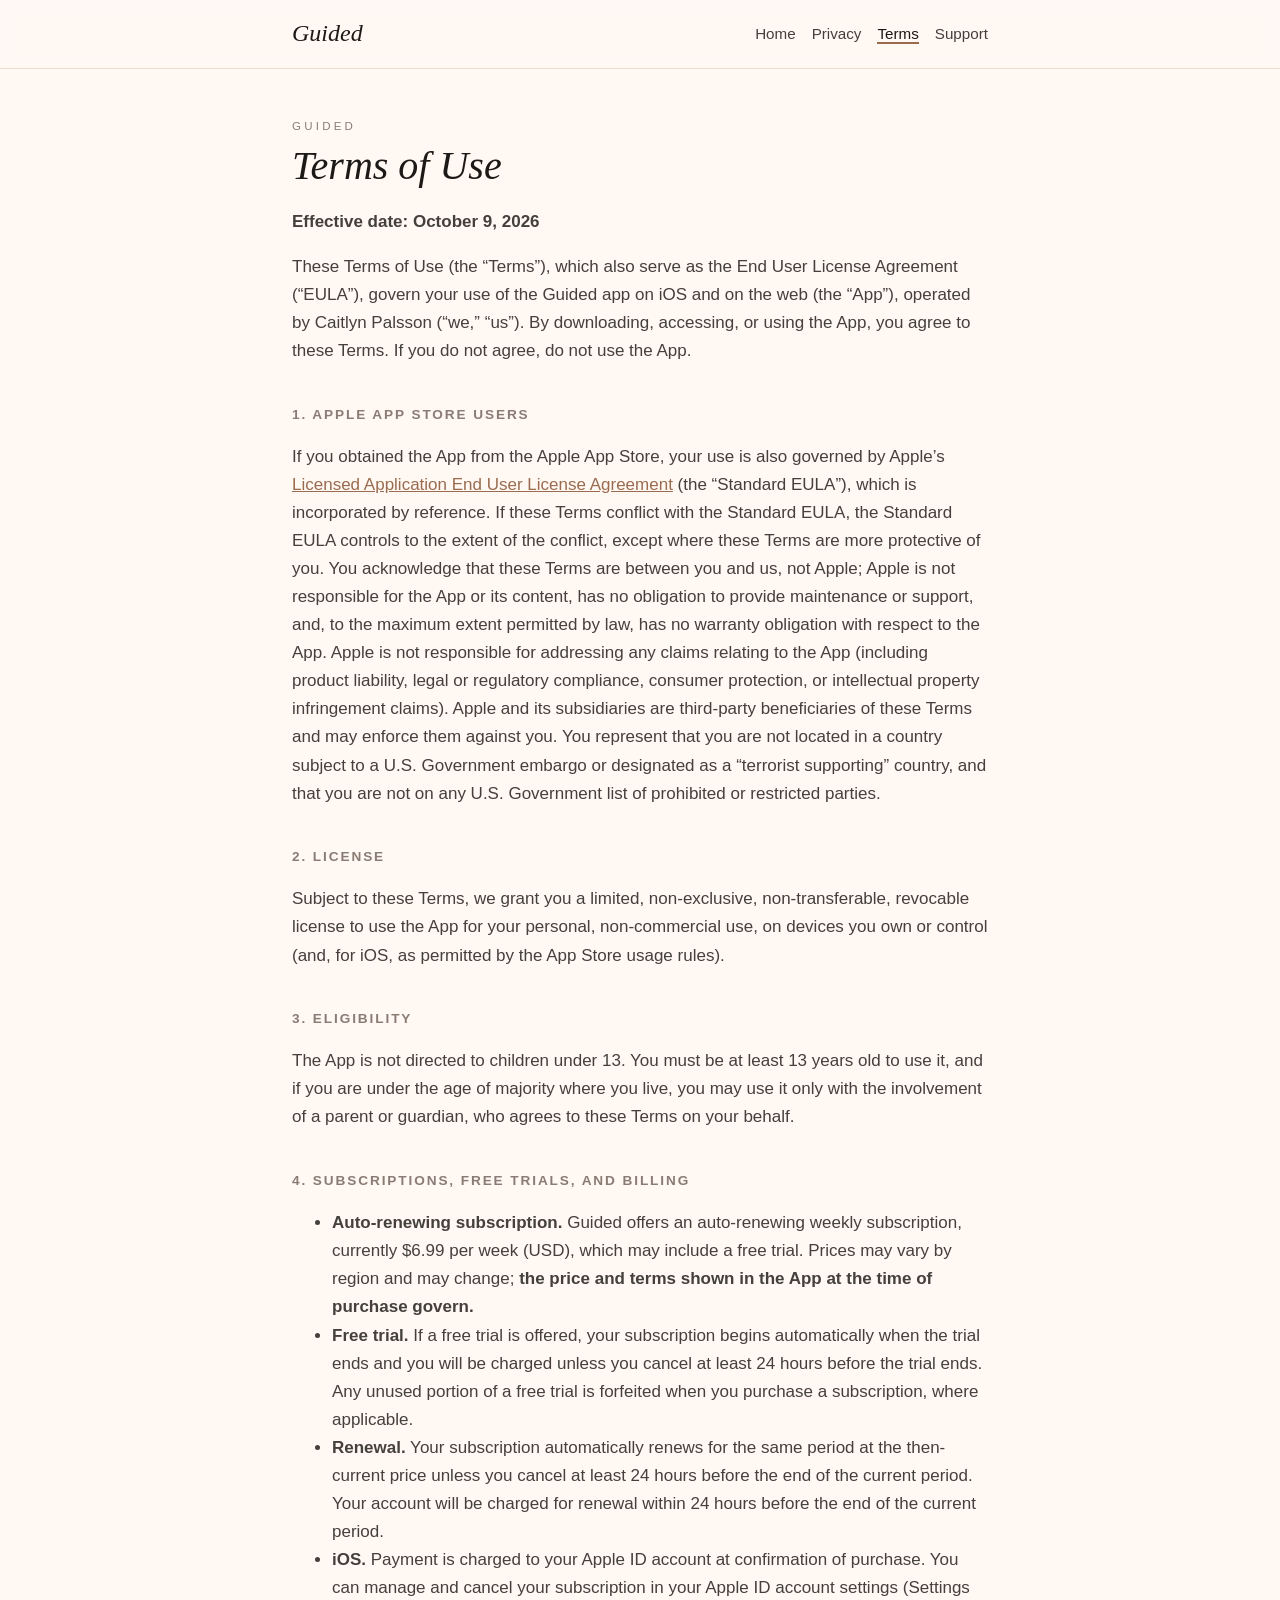
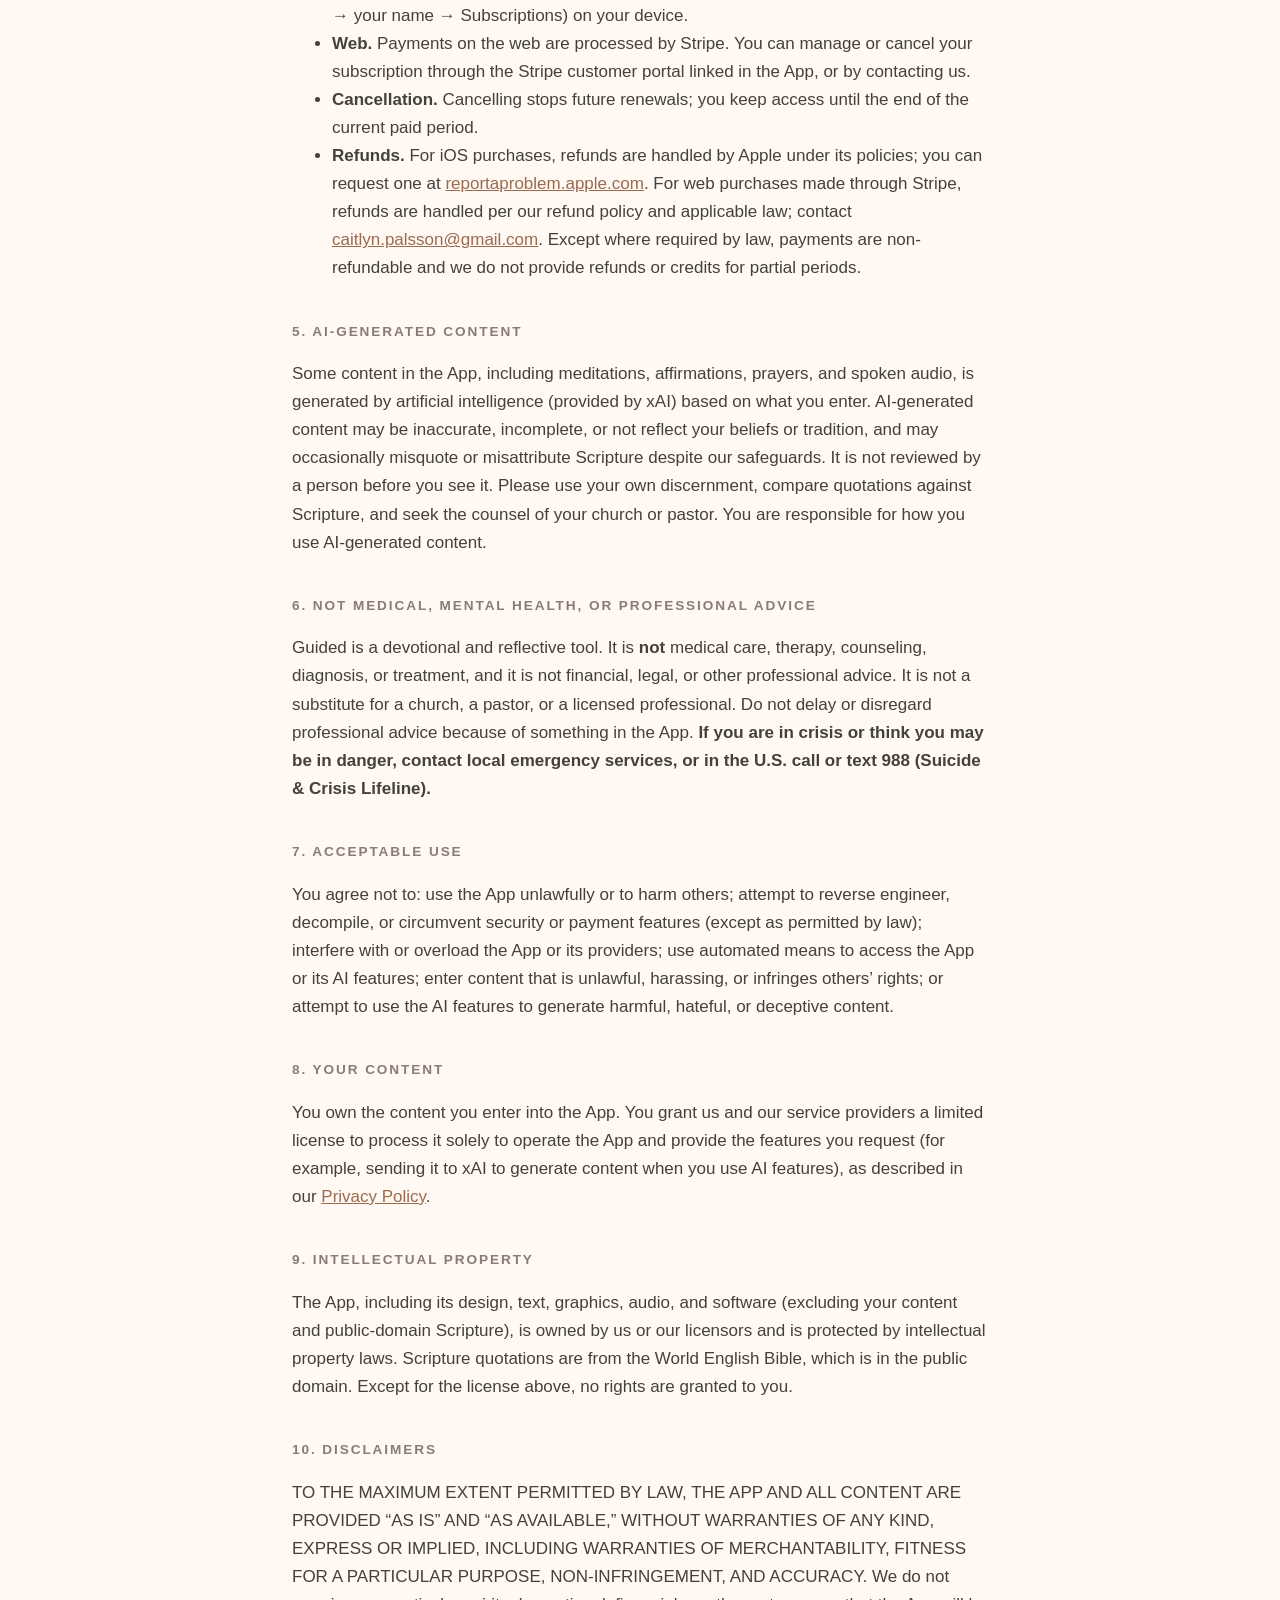
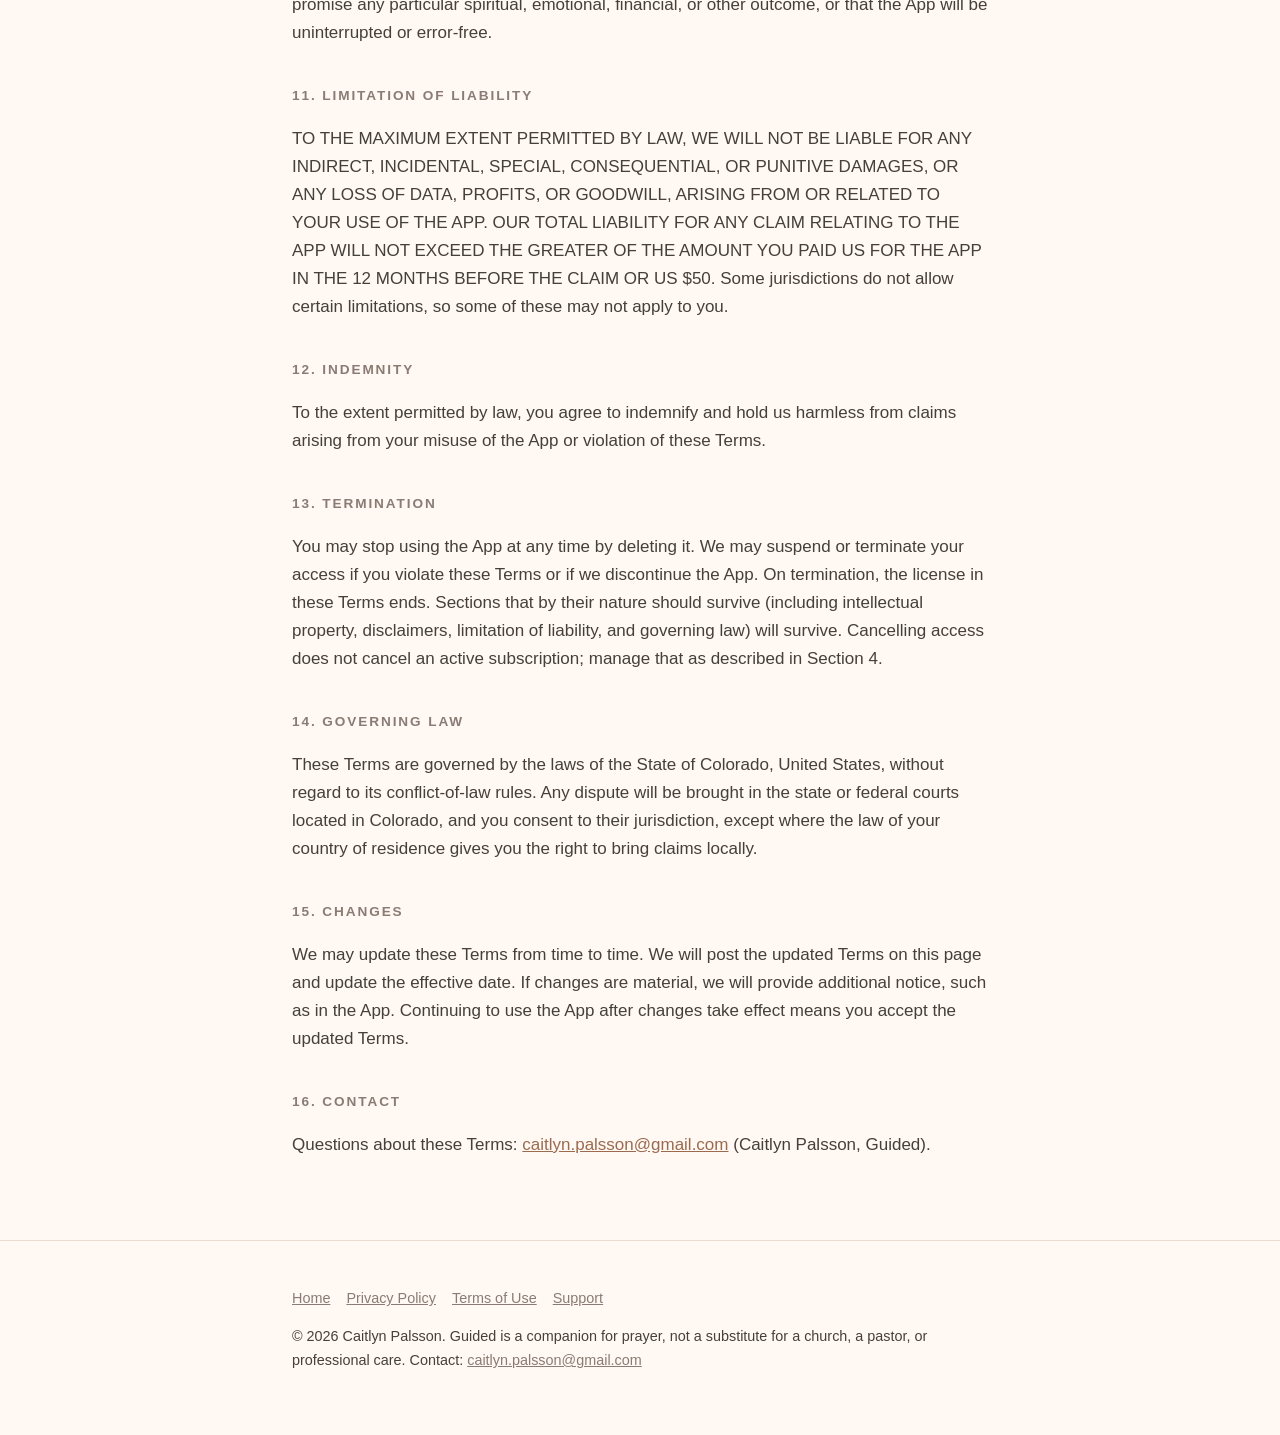
==== terms.html @ f363ea33 "Add Guided website: landing, privacy, terms, support" ====
<!doctype html>
<html lang="en">
<head>
<meta charset="utf-8">
<meta name="viewport" content="width=device-width, initial-scale=1">
<title>Terms of Use (EULA) — Guided</title>
<meta name="description" content="Terms of Use and End User License Agreement for the Guided app.">
<meta name="theme-color" content="#fff8f3">
<link rel="icon" href="favicon.svg" type="image/svg+xml">
<link rel="stylesheet" href="style.css">
</head>
<body>
<header class="site"><div class="wrap"><a class="brand" href="index.html">Guided</a><nav aria-label="Main"><a href="index.html">Home</a><a href="privacy.html">Privacy</a><a href="terms.html" aria-current="page">Terms</a><a href="support.html">Support</a></nav></div></header>
<main><div class="wrap">
<p class="kicker">Guided</p>
<h1>Terms of Use</h1>
<p><strong>Effective date: October 9, 2026</strong></p>
<p>These Terms of Use (the &ldquo;Terms&rdquo;), which also serve as the End User License Agreement (&ldquo;EULA&rdquo;), govern your use of the Guided app on iOS and on the web (the &ldquo;App&rdquo;), operated by Caitlyn Palsson (&ldquo;we,&rdquo; &ldquo;us&rdquo;). By downloading, accessing, or using the App, you agree to these Terms. If you do not agree, do not use the App.</p>

<h2>1. Apple App Store users</h2>
<p>If you obtained the App from the Apple App Store, your use is also governed by Apple&rsquo;s <a href="https://www.apple.com/legal/internet-services/itunes/dev/stdeula/">Licensed Application End User License Agreement</a> (the &ldquo;Standard EULA&rdquo;), which is incorporated by reference. If these Terms conflict with the Standard EULA, the Standard EULA controls to the extent of the conflict, except where these Terms are more protective of you. You acknowledge that these Terms are between you and us, not Apple; Apple is not responsible for the App or its content, has no obligation to provide maintenance or support, and, to the maximum extent permitted by law, has no warranty obligation with respect to the App. Apple is not responsible for addressing any claims relating to the App (including product liability, legal or regulatory compliance, consumer protection, or intellectual property infringement claims). Apple and its subsidiaries are third-party beneficiaries of these Terms and may enforce them against you. You represent that you are not located in a country subject to a U.S. Government embargo or designated as a &ldquo;terrorist supporting&rdquo; country, and that you are not on any U.S. Government list of prohibited or restricted parties.</p>

<h2>2. License</h2>
<p>Subject to these Terms, we grant you a limited, non-exclusive, non-transferable, revocable license to use the App for your personal, non-commercial use, on devices you own or control (and, for iOS, as permitted by the App Store usage rules).</p>

<h2>3. Eligibility</h2>
<p>The App is not directed to children under 13. You must be at least 13 years old to use it, and if you are under the age of majority where you live, you may use it only with the involvement of a parent or guardian, who agrees to these Terms on your behalf.</p>

<h2>4. Subscriptions, free trials, and billing</h2>
<ul>
<li><strong>Auto-renewing subscription.</strong> Guided offers an auto-renewing weekly subscription, currently $6.99 per week (USD), which may include a free trial. Prices may vary by region and may change; <strong>the price and terms shown in the App at the time of purchase govern.</strong></li>
<li><strong>Free trial.</strong> If a free trial is offered, your subscription begins automatically when the trial ends and you will be charged unless you cancel at least 24 hours before the trial ends. Any unused portion of a free trial is forfeited when you purchase a subscription, where applicable.</li>
<li><strong>Renewal.</strong> Your subscription automatically renews for the same period at the then-current price unless you cancel at least 24 hours before the end of the current period. Your account will be charged for renewal within 24 hours before the end of the current period.</li>
<li><strong>iOS.</strong> Payment is charged to your Apple ID account at confirmation of purchase. You can manage and cancel your subscription in your Apple ID account settings (Settings &rarr; your name &rarr; Subscriptions) on your device.</li>
<li><strong>Web.</strong> Payments on the web are processed by Stripe. You can manage or cancel your subscription through the Stripe customer portal linked in the App, or by contacting us.</li>
<li><strong>Cancellation.</strong> Cancelling stops future renewals; you keep access until the end of the current paid period.</li>
<li><strong>Refunds.</strong> For iOS purchases, refunds are handled by Apple under its policies; you can request one at <a href="https://reportaproblem.apple.com">reportaproblem.apple.com</a>. For web purchases made through Stripe, refunds are handled per our refund policy and applicable law; contact <a href="mailto:caitlyn.palsson@gmail.com">caitlyn.palsson@gmail.com</a>. Except where required by law, payments are non-refundable and we do not provide refunds or credits for partial periods.</li>
</ul>

<h2>5. AI-generated content</h2>
<p>Some content in the App, including meditations, affirmations, prayers, and spoken audio, is generated by artificial intelligence (provided by xAI) based on what you enter. AI-generated content may be inaccurate, incomplete, or not reflect your beliefs or tradition, and may occasionally misquote or misattribute Scripture despite our safeguards. It is not reviewed by a person before you see it. Please use your own discernment, compare quotations against Scripture, and seek the counsel of your church or pastor. You are responsible for how you use AI-generated content.</p>

<h2>6. Not medical, mental health, or professional advice</h2>
<p>Guided is a devotional and reflective tool. It is <strong>not</strong> medical care, therapy, counseling, diagnosis, or treatment, and it is not financial, legal, or other professional advice. It is not a substitute for a church, a pastor, or a licensed professional. Do not delay or disregard professional advice because of something in the App. <strong>If you are in crisis or think you may be in danger, contact local emergency services, or in the U.S. call or text 988 (Suicide &amp; Crisis Lifeline).</strong></p>

<h2>7. Acceptable use</h2>
<p>You agree not to: use the App unlawfully or to harm others; attempt to reverse engineer, decompile, or circumvent security or payment features (except as permitted by law); interfere with or overload the App or its providers; use automated means to access the App or its AI features; enter content that is unlawful, harassing, or infringes others&rsquo; rights; or attempt to use the AI features to generate harmful, hateful, or deceptive content.</p>

<h2>8. Your content</h2>
<p>You own the content you enter into the App. You grant us and our service providers a limited license to process it solely to operate the App and provide the features you request (for example, sending it to xAI to generate content when you use AI features), as described in our <a href="privacy.html">Privacy Policy</a>.</p>

<h2>9. Intellectual property</h2>
<p>The App, including its design, text, graphics, audio, and software (excluding your content and public-domain Scripture), is owned by us or our licensors and is protected by intellectual property laws. Scripture quotations are from the World English Bible, which is in the public domain. Except for the license above, no rights are granted to you.</p>

<h2>10. Disclaimers</h2>
<p>TO THE MAXIMUM EXTENT PERMITTED BY LAW, THE APP AND ALL CONTENT ARE PROVIDED &ldquo;AS IS&rdquo; AND &ldquo;AS AVAILABLE,&rdquo; WITHOUT WARRANTIES OF ANY KIND, EXPRESS OR IMPLIED, INCLUDING WARRANTIES OF MERCHANTABILITY, FITNESS FOR A PARTICULAR PURPOSE, NON-INFRINGEMENT, AND ACCURACY. We do not promise any particular spiritual, emotional, financial, or other outcome, or that the App will be uninterrupted or error-free.</p>

<h2>11. Limitation of liability</h2>
<p>TO THE MAXIMUM EXTENT PERMITTED BY LAW, WE WILL NOT BE LIABLE FOR ANY INDIRECT, INCIDENTAL, SPECIAL, CONSEQUENTIAL, OR PUNITIVE DAMAGES, OR ANY LOSS OF DATA, PROFITS, OR GOODWILL, ARISING FROM OR RELATED TO YOUR USE OF THE APP. OUR TOTAL LIABILITY FOR ANY CLAIM RELATING TO THE APP WILL NOT EXCEED THE GREATER OF THE AMOUNT YOU PAID US FOR THE APP IN THE 12 MONTHS BEFORE THE CLAIM OR US $50. Some jurisdictions do not allow certain limitations, so some of these may not apply to you.</p>

<h2>12. Indemnity</h2>
<p>To the extent permitted by law, you agree to indemnify and hold us harmless from claims arising from your misuse of the App or violation of these Terms.</p>

<h2>13. Termination</h2>
<p>You may stop using the App at any time by deleting it. We may suspend or terminate your access if you violate these Terms or if we discontinue the App. On termination, the license in these Terms ends. Sections that by their nature should survive (including intellectual property, disclaimers, limitation of liability, and governing law) will survive. Cancelling access does not cancel an active subscription; manage that as described in Section 4.</p>

<h2>14. Governing law</h2>
<p>These Terms are governed by the laws of the State of Colorado, United States, without regard to its conflict-of-law rules. Any dispute will be brought in the state or federal courts located in Colorado, and you consent to their jurisdiction, except where the law of your country of residence gives you the right to bring claims locally.</p>

<h2>15. Changes</h2>
<p>We may update these Terms from time to time. We will post the updated Terms on this page and update the effective date. If changes are material, we will provide additional notice, such as in the App. Continuing to use the App after changes take effect means you accept the updated Terms.</p>

<h2>16. Contact</h2>
<p>Questions about these Terms: <a href="mailto:caitlyn.palsson@gmail.com">caitlyn.palsson@gmail.com</a> (Caitlyn Palsson, Guided).</p>

</div></main>
<footer class="site"><div class="wrap">
<p><a href="index.html">Home</a><a href="privacy.html">Privacy Policy</a><a href="terms.html">Terms of Use</a><a href="support.html">Support</a></p>
<p>&copy; 2026 Caitlyn Palsson. Guided is a companion for prayer, not a substitute for a church, a pastor, or professional care. Contact: <a href="mailto:caitlyn.palsson@gmail.com">caitlyn.palsson@gmail.com</a></p>
</div></footer>
</body>
</html>
---- style.css ----
:root{--bg:#fff8f3;--surface:#ffffff;--elev:#f6ebe4;--ink:#1c1917;--body:#44403c;--muted:#8a7c74;--accent:#9a6b4f;--line:#ecdcd2}
*{box-sizing:border-box}
html{-webkit-text-size-adjust:100%}
body{margin:0;background:var(--bg);color:var(--ink);font-family:-apple-system,BlinkMacSystemFont,"Segoe UI",Roboto,"Helvetica Neue",Arial,sans-serif;line-height:1.65;font-size:17px}
a{color:var(--accent)}
.wrap{max-width:46rem;margin:0 auto;padding:0 1.25rem}
header.site{border-bottom:1px solid var(--line);background:rgba(255,248,243,.92);position:sticky;top:0;backdrop-filter:blur(6px);z-index:5}
header.site .wrap{display:flex;align-items:center;justify-content:space-between;gap:1rem;padding-top:.9rem;padding-bottom:.9rem;flex-wrap:wrap}
.brand{font-family:Georgia,"Times New Roman",serif;font-style:italic;font-size:1.5rem;color:var(--ink);text-decoration:none}
nav a{color:var(--body);text-decoration:none;margin-left:1rem;font-size:.95rem}
nav a:first-child{margin-left:0}
nav a[aria-current=page]{color:var(--ink);border-bottom:2px solid var(--accent)}
main{padding:3rem 0 4rem}
.kicker{letter-spacing:.28em;font-size:.72rem;color:var(--muted);text-transform:uppercase;margin:0}
h1{font-family:Georgia,"Times New Roman",serif;font-style:italic;font-weight:500;font-size:2.5rem;line-height:1.15;margin:.4rem 0 1.2rem}
h2{font-size:.85rem;letter-spacing:.14em;text-transform:uppercase;color:var(--muted);margin:2.4rem 0 .6rem}
h3{font-size:1.05rem;margin:1.6rem 0 .3rem}
p,li{color:var(--body)}
.lead{font-size:1.2rem}
.hero{text-align:center;padding:2rem 0 1rem}
.hero h1{font-size:3rem}
.verse{font-family:Georgia,serif;font-style:italic;color:var(--muted);margin:1.5rem auto;max-width:32rem}
.btns{display:flex;gap:.75rem;justify-content:center;flex-wrap:wrap;margin:1.8rem 0}
.btn{display:inline-block;padding:.75rem 1.4rem;border-radius:999px;text-decoration:none;font-weight:500;border:1px solid var(--ink)}
.btn.primary{background:var(--ink);color:var(--bg)}
.btn.ghost{color:var(--ink)}
.cards{display:grid;grid-template-columns:repeat(auto-fit,minmax(13rem,1fr));gap:1rem;margin-top:2.5rem}
.card{background:var(--surface);border:1px solid var(--line);border-radius:18px;padding:1.3rem}
.card h3{margin-top:0}
.card p{margin:0;font-size:.97rem}
.note{background:var(--elev);border-radius:14px;padding:1rem 1.2rem;font-size:.95rem}
details{background:var(--surface);border:1px solid var(--line);border-radius:14px;padding:.9rem 1.1rem;margin:.7rem 0}
summary{cursor:pointer;font-weight:600;color:var(--ink)}
footer.site{border-top:1px solid var(--line);padding:2rem 0 3rem;font-size:.9rem;color:var(--muted)}
footer.site a{color:var(--muted);margin-right:1rem}
@media (max-width:520px){h1{font-size:2rem}.hero h1{font-size:2.4rem}nav a{margin-left:.7rem;font-size:.9rem}body{font-size:16px}}
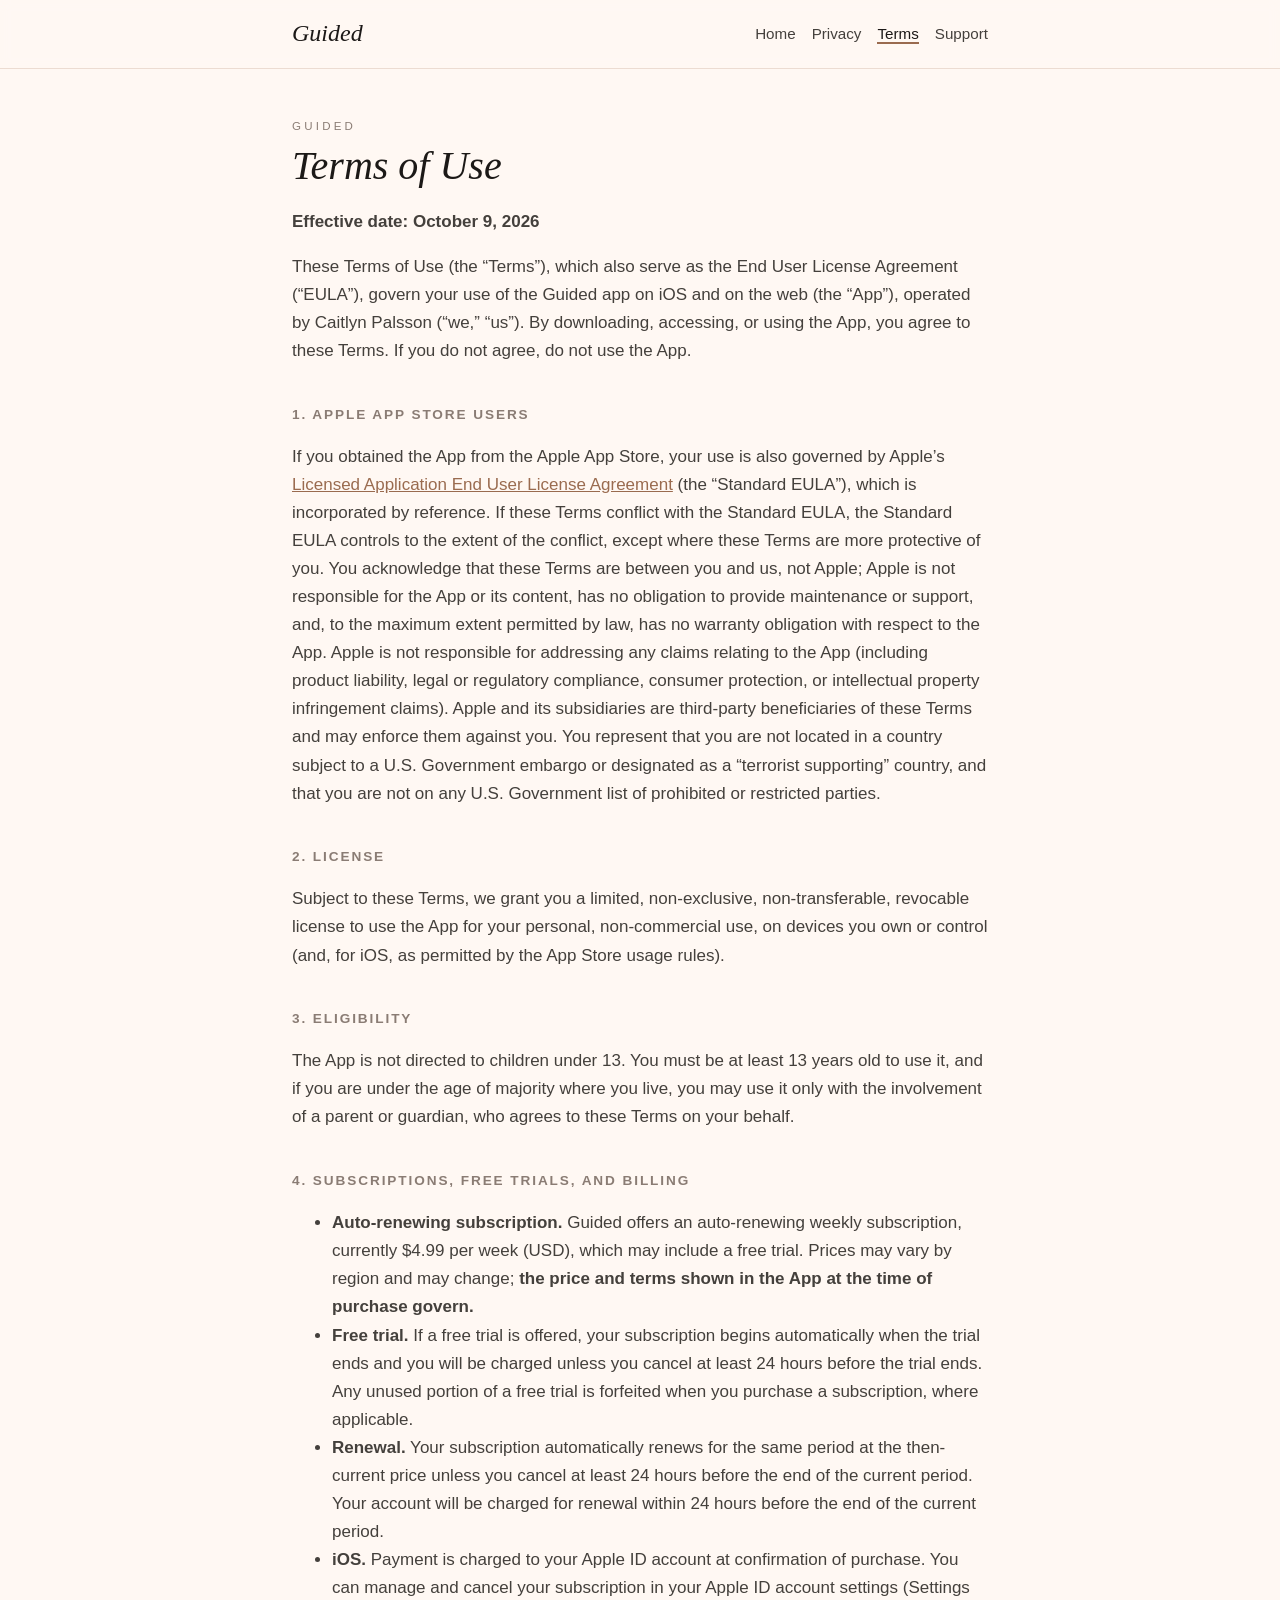
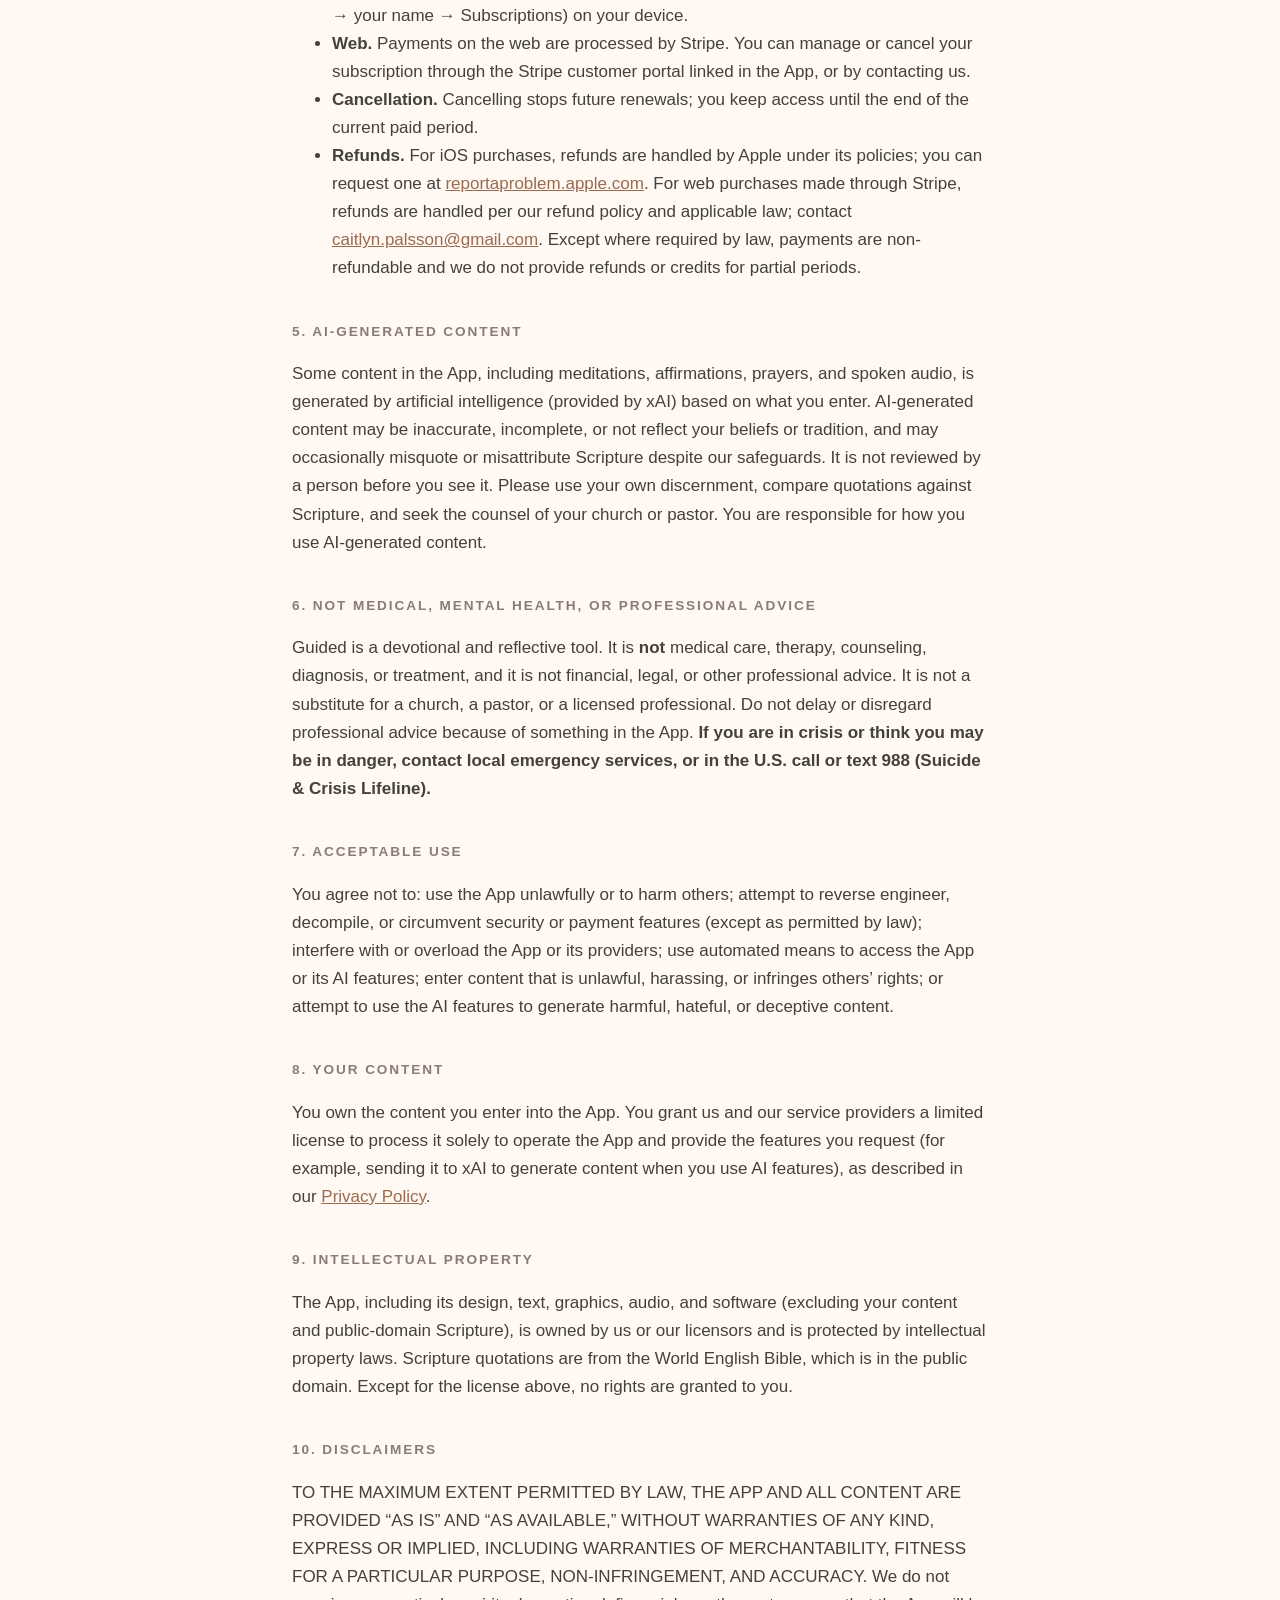
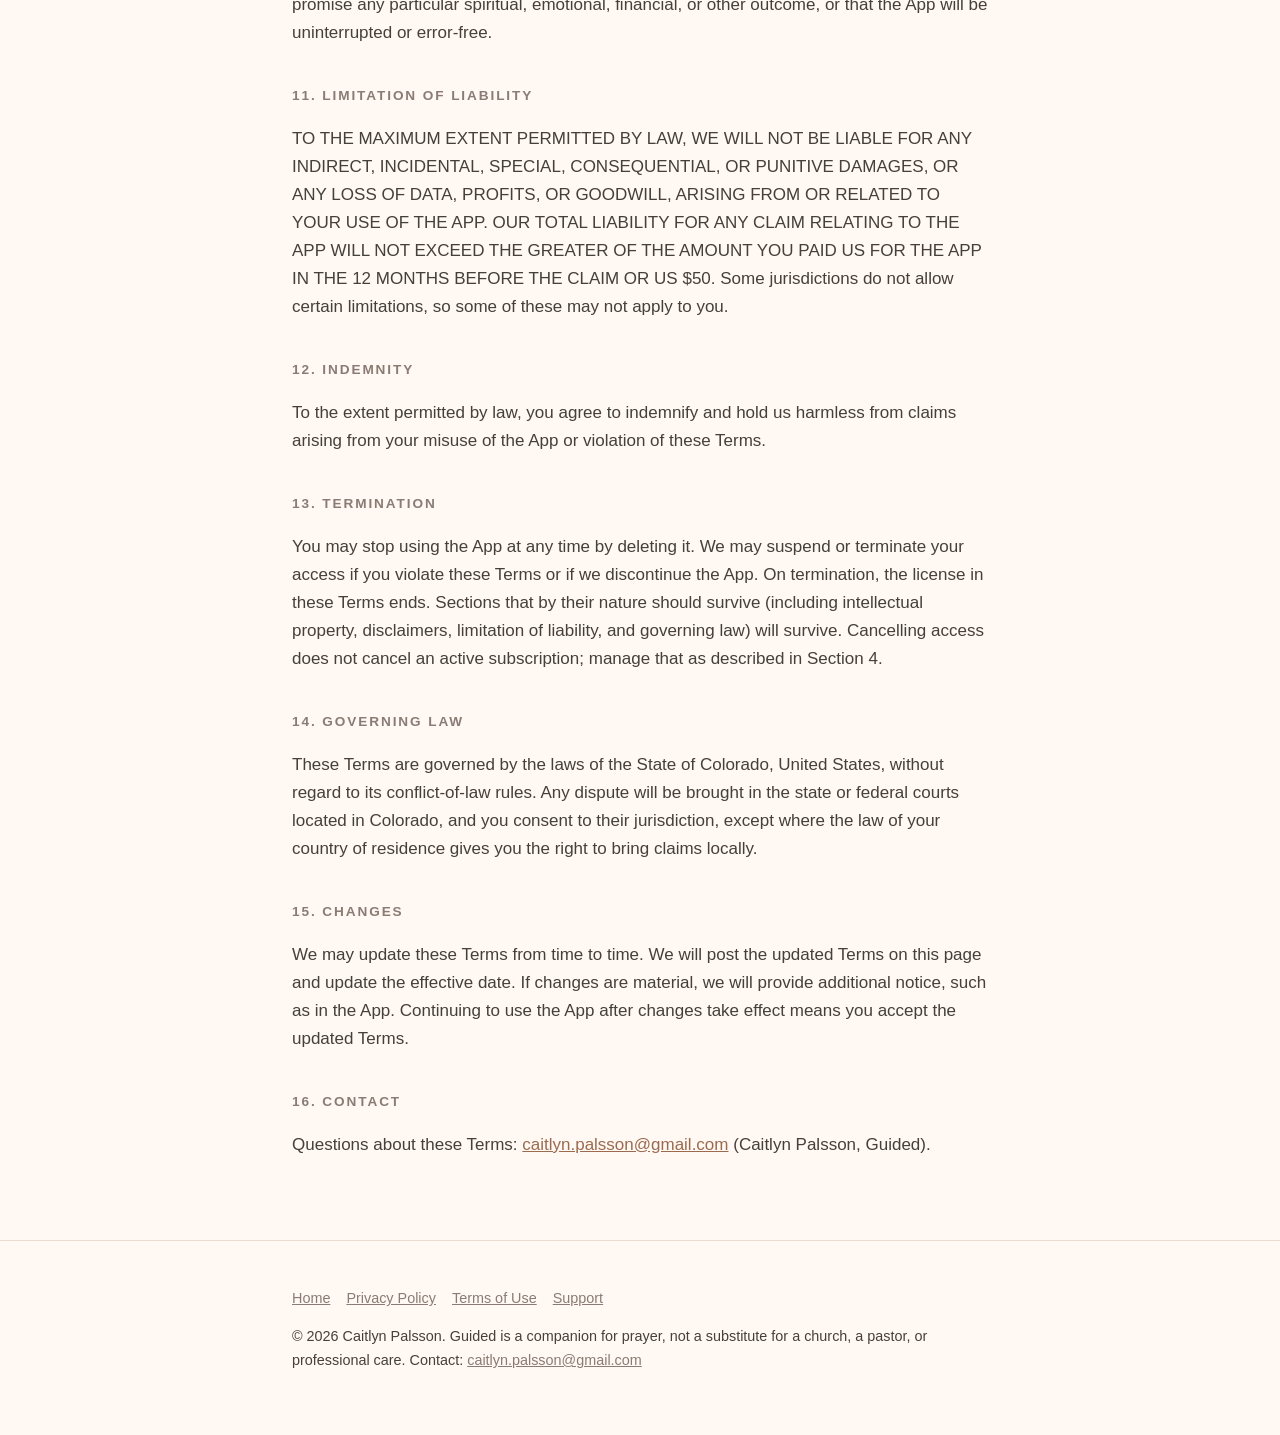
==== commit a52f3fd2: "Update weekly subscription price to $4.99" ====
--- a/terms.html
+++ b/terms.html
@@ -28,7 +28,7 @@
 
 <h2>4. Subscriptions, free trials, and billing</h2>
 <ul>
-<li><strong>Auto-renewing subscription.</strong> Guided offers an auto-renewing weekly subscription, currently $6.99 per week (USD), which may include a free trial. Prices may vary by region and may change; <strong>the price and terms shown in the App at the time of purchase govern.</strong></li>
+<li><strong>Auto-renewing subscription.</strong> Guided offers an auto-renewing weekly subscription, currently $4.99 per week (USD), which may include a free trial. Prices may vary by region and may change; <strong>the price and terms shown in the App at the time of purchase govern.</strong></li>
 <li><strong>Free trial.</strong> If a free trial is offered, your subscription begins automatically when the trial ends and you will be charged unless you cancel at least 24 hours before the trial ends. Any unused portion of a free trial is forfeited when you purchase a subscription, where applicable.</li>
 <li><strong>Renewal.</strong> Your subscription automatically renews for the same period at the then-current price unless you cancel at least 24 hours before the end of the current period. Your account will be charged for renewal within 24 hours before the end of the current period.</li>
 <li><strong>iOS.</strong> Payment is charged to your Apple ID account at confirmation of purchase. You can manage and cancel your subscription in your Apple ID account settings (Settings &rarr; your name &rarr; Subscriptions) on your device.</li>
